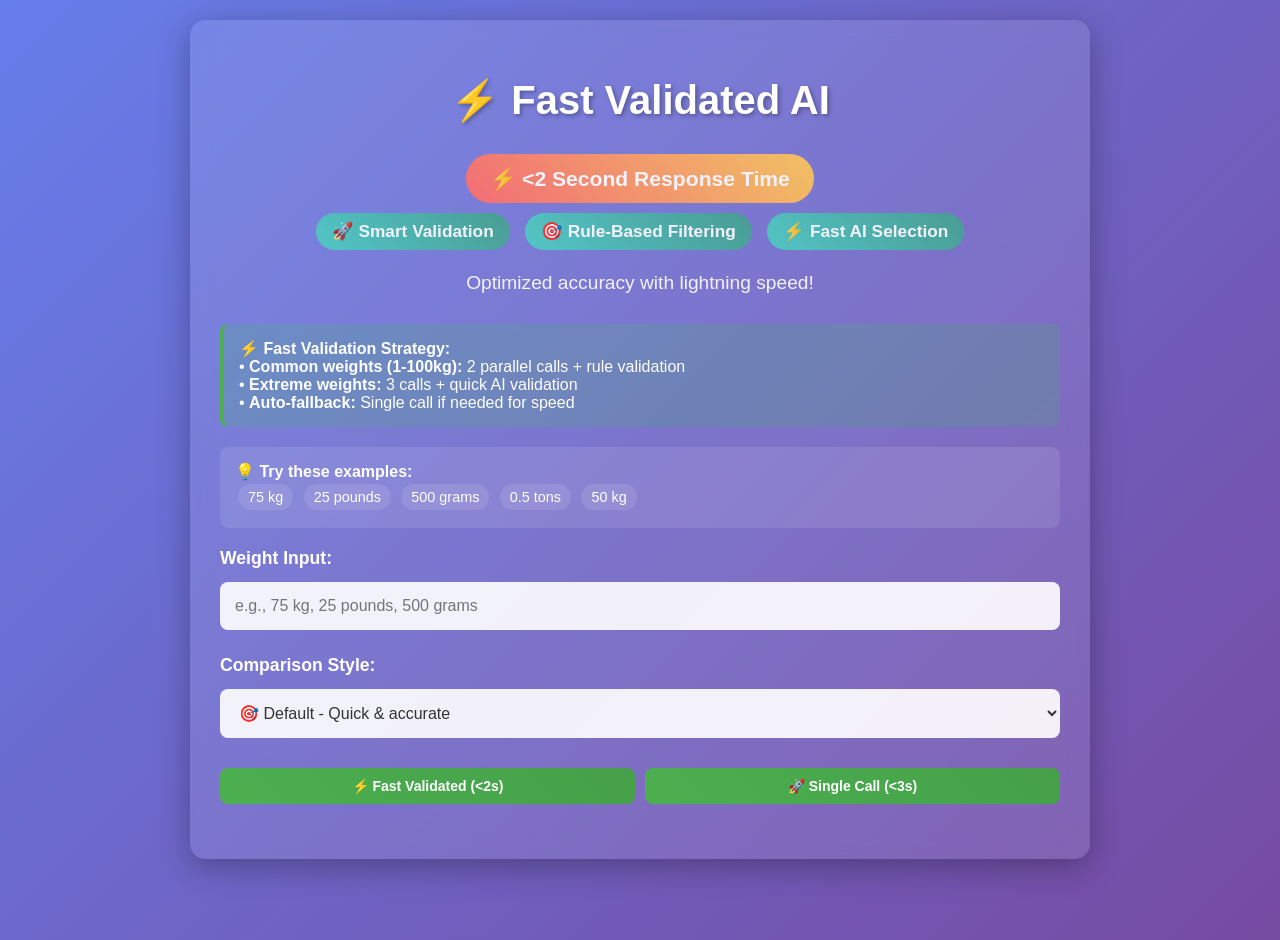
==== frontend/index.html @ 805a3b3f "" ====
<!DOCTYPE html>
<html>
<head>
    <title>SizeComparator Fast Validated AI</title>
    <meta charset="UTF-8">
    <meta name="viewport" content="width=device-width, initial-scale=1.0">
    <link rel="stylesheet" href="css/base.css">
    <link rel="stylesheet" href="css/components.css">
</head>
<body>
    <div class="container">
        <h1>⚡ Fast Validated AI</h1>
        <div class="subtitle">
            <div class="speed-badge">⚡ &lt;2 Second Response Time</div>
            <br>
            <span class="method-badge">🚀 Smart Validation</span>
            <span class="method-badge">🎯 Rule-Based Filtering</span>
            <span class="method-badge">⚡ Fast AI Selection</span>
            <br><br>
            Optimized accuracy with lightning speed!
        </div>
        
        <div class="fast-indicator">
            <strong>⚡ Fast Validation Strategy:</strong><br>
            • <strong>Common weights (1-100kg):</strong> 2 parallel calls + rule validation<br>
            • <strong>Extreme weights:</strong> 3 calls + quick AI validation<br>
            • <strong>Auto-fallback:</strong> Single call if needed for speed
        </div>
        
        <div class="examples">
            <strong>💡 Try these examples:</strong><br>
            <span class="example-item" onclick="setWeight('75 kg')">75 kg</span>
            <span class="example-item" onclick="setWeight('25 pounds')">25 pounds</span>
            <span class="example-item" onclick="setWeight('500 grams')">500 grams</span>
            <span class="example-item" onclick="setWeight('0.5 tons')">0.5 tons</span>
            <span class="example-item" onclick="setWeight('50 kg')">50 kg</span>
        </div>
        
        <div class="input-group">
            <label for="weight">Weight Input:</label>
            <input type="text" id="weight" placeholder="e.g., 75 kg, 25 pounds, 500 grams" />
        </div>
        
        <div class="input-group">
            <label for="style">Comparison Style:</label>
            <select id="style">
                <option value="default">🎯 Default - Quick & accurate</option>
                <option value="creative">🎨 Creative - More detailed</option>
                <option value="technical">⚗️ Technical - Precise</option>
            </select>
        </div>
        
        <div class="comparison-buttons">
            <button onclick="compareWeight('fast')" id="fastBtn">⚡ Fast Validated (&lt;2s)</button>
            <button onclick="compareWeight('single')" id="singleBtn">🚀 Single Call (&lt;3s)</button>
        </div>
        
        <div id="result"></div>
    </div>

    <script src="js/api-client.js"></script>
    <script src="js/app.js"></script>
</body>
</html>
---- frontend/css/base.css ----
/* Base Styles - Core layout, typography, and design system */

body { 
    font-family: 'Segoe UI', Tahoma, Geneva, Verdana, sans-serif; 
    max-width: 900px; 
    margin: 0 auto; 
    padding: 20px;
    background: linear-gradient(135deg, #667eea 0%, #764ba2 100%);
    color: white;
    min-height: 100vh;
}

.container {
    background: rgba(255,255,255,0.1);
    padding: 30px;
    border-radius: 15px;
    backdrop-filter: blur(10px);
    box-shadow: 0 8px 32px rgba(0,0,0,0.3);
}

h1 { 
    text-align: center; 
    color: white;
    margin-bottom: 20px;
    font-size: 2.5em;
    text-shadow: 2px 2px 4px rgba(0,0,0,0.3);
}

.subtitle {
    text-align: center;
    font-size: 1.2em;
    margin-bottom: 30px;
    opacity: 0.9;
}

/* Badge Styles */
.speed-badge {
    display: inline-block;
    background: linear-gradient(45deg, #ff6b6b, #feca57);
    padding: 12px 24px;
    border-radius: 30px;
    font-weight: bold;
    margin: 10px;
    font-size: 1.1em;
    text-shadow: none;
    color: white;
    animation: pulse 2s infinite;
}

.method-badge {
    display: inline-block;
    background: linear-gradient(45deg, #4ecdc4, #44a08d);
    padding: 8px 16px;
    border-radius: 20px;
    font-weight: bold;
    margin: 0 5px;
    font-size: 0.9em;
    text-shadow: none;
    color: white;
}

/* Animations */
@keyframes pulse {
    0% { transform: scale(1); }
    50% { transform: scale(1.05); }
    100% { transform: scale(1); }
}

/* Information Sections */
.fast-indicator {
    background: rgba(0,255,0,0.1);
    padding: 15px;
    border-radius: 8px;
    margin: 20px 0;
    border-left: 4px solid #4CAF50;
}

.examples {
    background: rgba(255,255,255,0.1);
    padding: 15px;
    border-radius: 8px;
    margin: 20px 0;
}

.meta {
    font-size: 0.9em;
    opacity: 0.8;
    margin-top: 15px;
    padding-top: 15px;
    border-top: 1px solid rgba(255,255,255,0.2);
}
---- frontend/css/components.css ----
/* Component Styles - Forms, buttons, results, and interactive elements */

/* Form Components */
.input-group {
    margin: 20px 0;
}

label {
    display: block;
    margin-bottom: 8px;
    font-weight: bold;
    font-size: 1.1em;
}

input, select, button {
    width: 100%;
    padding: 15px;
    margin: 5px 0;
    border: none;
    border-radius: 8px;
    font-size: 16px;
    box-sizing: border-box;
}

input, select {
    background: rgba(255,255,255,0.9);
    color: #333;
}

/* Button Components */
button {
    background: linear-gradient(45deg, #4CAF50, #45a049);
    color: white;
    cursor: pointer;
    font-weight: bold;
    transition: all 0.3s;
    border: none;
    font-size: 18px;
}

button:hover {
    transform: translateY(-2px);
    box-shadow: 0 6px 20px rgba(0,0,0,0.3);
}

button:disabled {
    background: #cccccc;
    cursor: not-allowed;
    transform: none;
}

.comparison-buttons {
    display: grid;
    grid-template-columns: 1fr 1fr;
    gap: 10px;
    margin: 20px 0;
}

.comparison-buttons button {
    padding: 10px;
    font-size: 14px;
}

/* Interactive Examples */
.example-item {
    display: inline-block;
    background: rgba(255,255,255,0.1);
    padding: 5px 10px;
    margin: 3px;
    border-radius: 15px;
    cursor: pointer;
    transition: background 0.3s;
    font-size: 0.9em;
}

.example-item:hover {
    background: rgba(255,255,255,0.3);
}

/* Result Display Components */
#result {
    margin-top: 20px;
    padding: 20px;
    background: rgba(255,255,255,0.2);
    border-radius: 10px;
    min-height: 50px;
    display: none;
    border-left: 5px solid #4CAF50;
}

/* Result State Styles */
.loading {
    text-align: center;
    color: #ffd700;
    animation: pulse 2s infinite;
}

.error {
    color: #ff6b6b;
    background: rgba(255,0,0,0.1);
    border-left-color: #ff6b6b;
}

.success {
    color: #51cf66;
}

/* Responsive Design */
@media (max-width: 768px) {
    .comparison-buttons {
        grid-template-columns: 1fr;
    }
    
    .subtitle {
        font-size: 1em;
    }
    
    h1 {
        font-size: 2em;
    }
    
    .container {
        padding: 20px;
    }
    
    body {
        padding: 10px;
    }
}
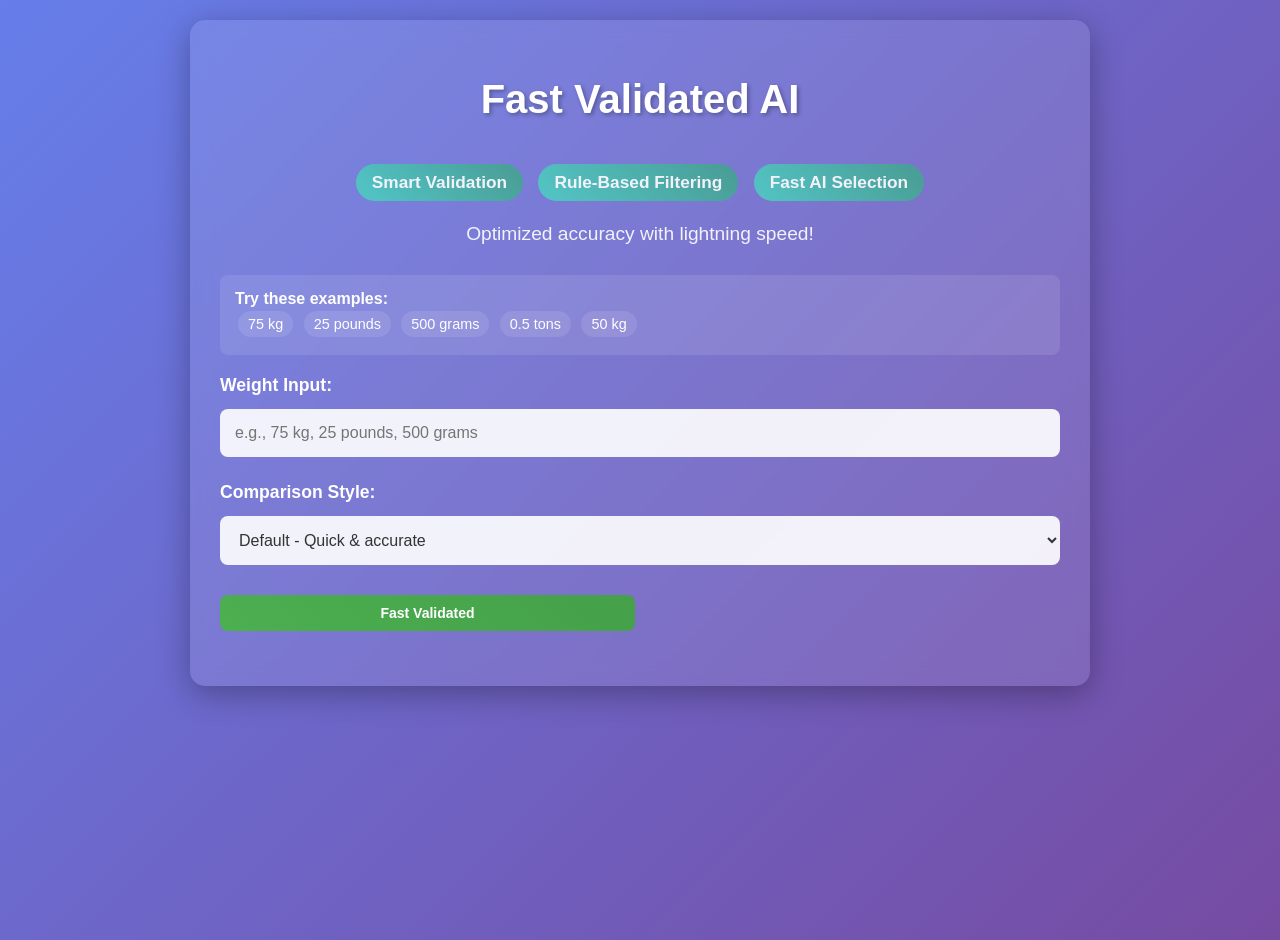
==== commit 16f913d9: "" ====
--- a/frontend/index.html
+++ b/frontend/index.html
@@ -9,26 +9,19 @@
 </head>
 <body>
     <div class="container">
-        <h1>⚡ Fast Validated AI</h1>
+        <h1>Fast Validated AI</h1>
         <div class="subtitle">
-            <div class="speed-badge">⚡ &lt;2 Second Response Time</div>
             <br>
-            <span class="method-badge">🚀 Smart Validation</span>
-            <span class="method-badge">🎯 Rule-Based Filtering</span>
-            <span class="method-badge">⚡ Fast AI Selection</span>
+            <span class="method-badge">Smart Validation</span>
+            <span class="method-badge">Rule-Based Filtering</span>
+            <span class="method-badge">Fast AI Selection</span>
             <br><br>
             Optimized accuracy with lightning speed!
         </div>
         
-        <div class="fast-indicator">
-            <strong>⚡ Fast Validation Strategy:</strong><br>
-            • <strong>Common weights (1-100kg):</strong> 2 parallel calls + rule validation<br>
-            • <strong>Extreme weights:</strong> 3 calls + quick AI validation<br>
-            • <strong>Auto-fallback:</strong> Single call if needed for speed
-        </div>
         
         <div class="examples">
-            <strong>💡 Try these examples:</strong><br>
+            <strong>Try these examples:</strong><br>
             <span class="example-item" onclick="setWeight('75 kg')">75 kg</span>
             <span class="example-item" onclick="setWeight('25 pounds')">25 pounds</span>
             <span class="example-item" onclick="setWeight('500 grams')">500 grams</span>
@@ -44,21 +37,20 @@
         <div class="input-group">
             <label for="style">Comparison Style:</label>
             <select id="style">
-                <option value="default">🎯 Default - Quick & accurate</option>
-                <option value="creative">🎨 Creative - More detailed</option>
-                <option value="technical">⚗️ Technical - Precise</option>
+                <option value="default">Default - Quick & accurate</option>
+                <option value="creative">Creative - More detailed</option>
+                <option value="technical">Technical - Precise</option>
             </select>
         </div>
         
         <div class="comparison-buttons">
-            <button onclick="compareWeight('fast')" id="fastBtn">⚡ Fast Validated (&lt;2s)</button>
-            <button onclick="compareWeight('single')" id="singleBtn">🚀 Single Call (&lt;3s)</button>
+            <button onclick="compareWeight('fast')" id="fastBtn">Fast Validated</button>
         </div>
         
         <div id="result"></div>
     </div>
 
-    <script src="js/api-client.js"></script>
-    <script src="js/app.js"></script>
+    <script src="js/api-client.js?v=3"></script>
+    <script src="js/app.js?v=3"></script>
 </body>
 </html>
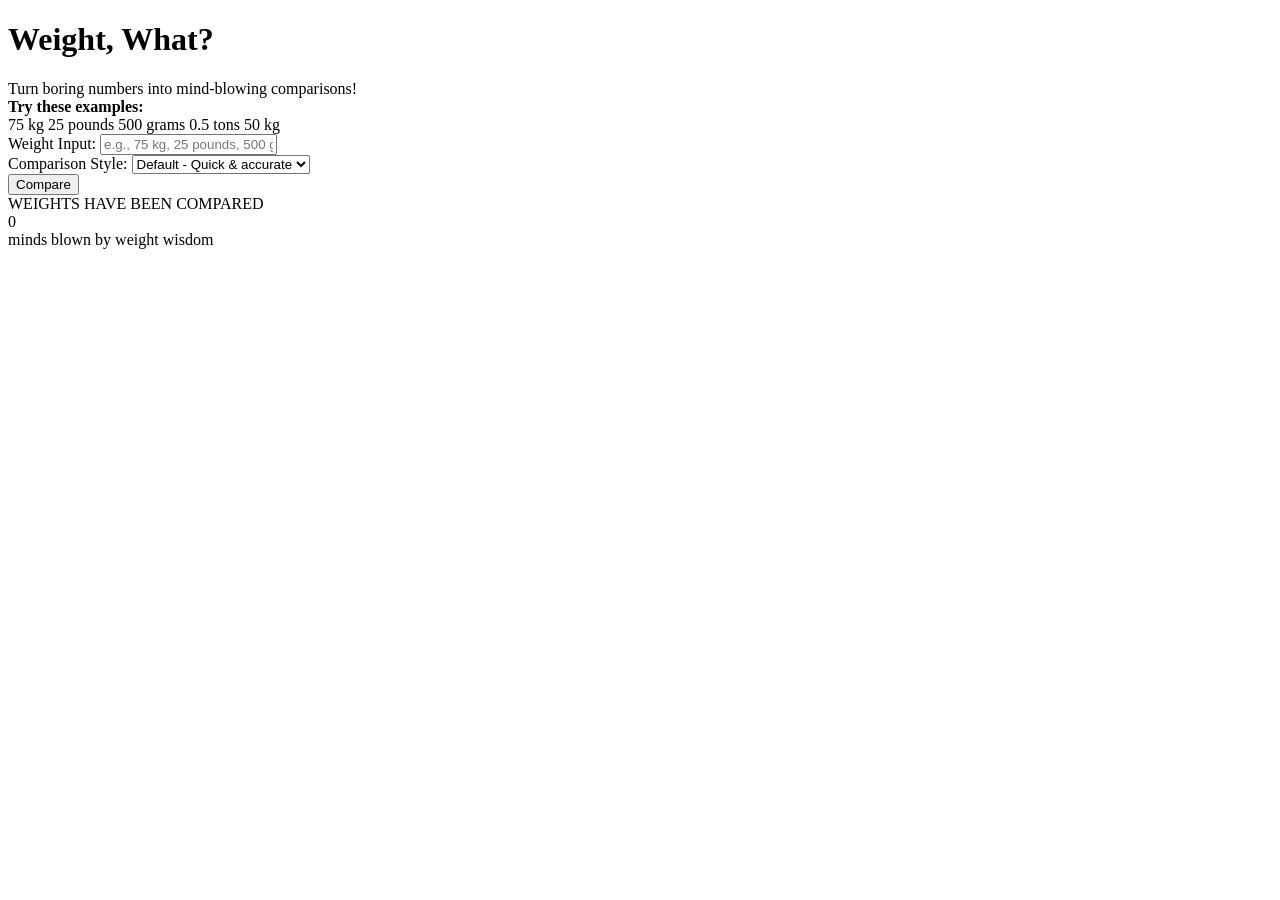
==== commit bee24b71: "" ====
--- a/frontend/index.html
+++ b/frontend/index.html
@@ -1,24 +1,15 @@
 <!DOCTYPE html>
 <html>
 <head>
-    <title>SizeComparator Fast Validated AI</title>
+    <title>Weight, What?</title>
     <meta charset="UTF-8">
     <meta name="viewport" content="width=device-width, initial-scale=1.0">
-    <link rel="stylesheet" href="css/base.css">
-    <link rel="stylesheet" href="css/components.css">
+    <link rel="stylesheet" href="/css/main.css?v=6">
 </head>
 <body>
     <div class="container">
-        <h1>Fast Validated AI</h1>
-        <div class="subtitle">
-            <br>
-            <span class="method-badge">Smart Validation</span>
-            <span class="method-badge">Rule-Based Filtering</span>
-            <span class="method-badge">Fast AI Selection</span>
-            <br><br>
-            Optimized accuracy with lightning speed!
-        </div>
-        
+        <h1>Weight, What?</h1>
+        <div class="subtitle">Turn boring numbers into mind-blowing comparisons!</div>
         
         <div class="examples">
             <strong>Try these examples:</strong><br>
@@ -44,13 +35,21 @@
         </div>
         
         <div class="comparison-buttons">
-            <button onclick="compareWeight('fast')" id="fastBtn">Fast Validated</button>
+            <button onclick="compareWeight('fast')" id="fastBtn">Compare</button>
         </div>
         
         <div id="result"></div>
+        
+        <div class="counter-section">
+            <div class="counter-title">WEIGHTS HAVE BEEN COMPARED</div>
+            <div class="counter-display">
+                <span id="counter">0</span>
+            </div>
+            <div class="counter-subtitle">minds blown by weight wisdom</div>
+        </div>
     </div>
 
-    <script src="js/api-client.js?v=3"></script>
-    <script src="js/app.js?v=3"></script>
+    <script src="/js/api-client.js?v=3"></script>
+    <script src="/js/app.js?v=4"></script>
 </body>
 </html>
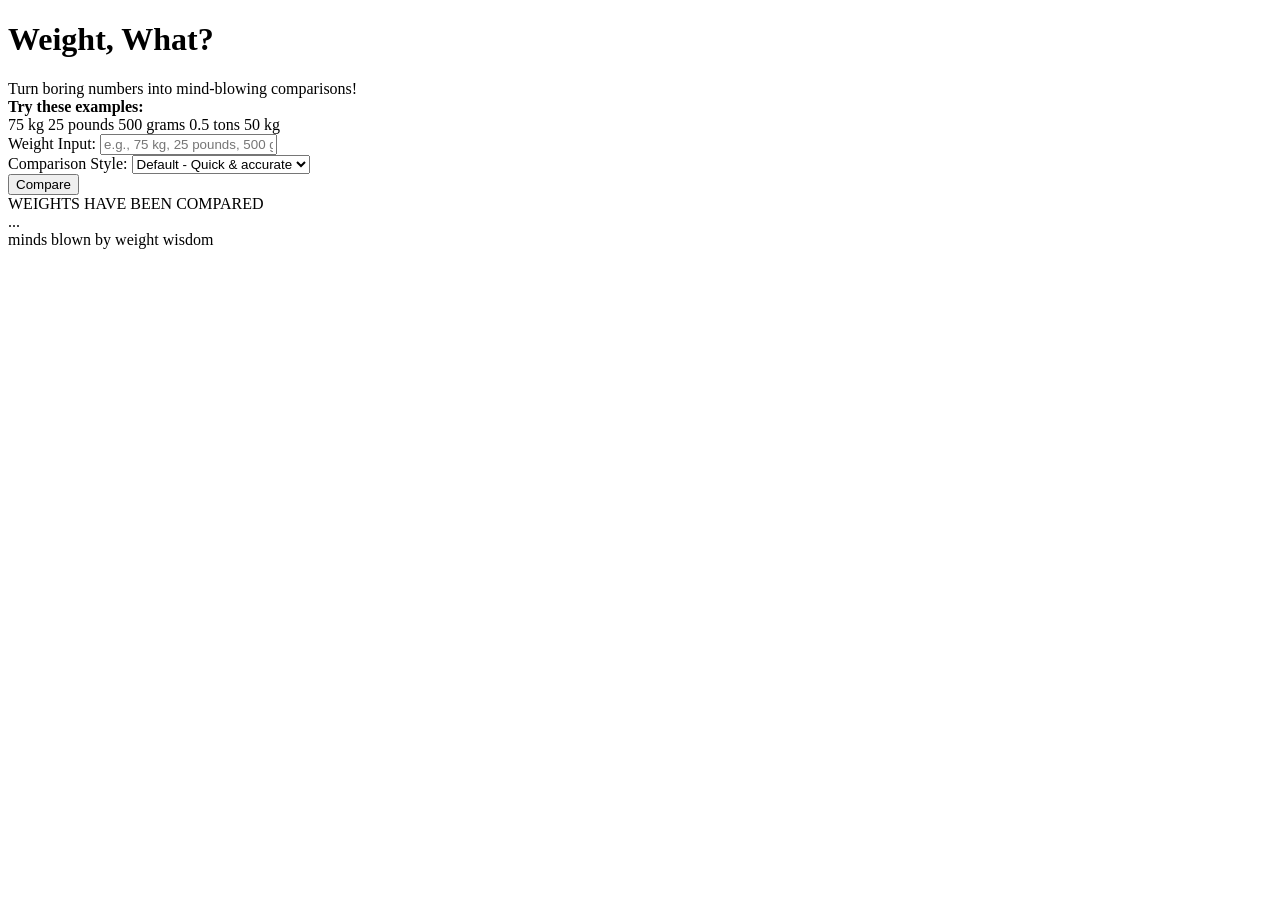
==== commit 8dc47385: "" ====
--- a/frontend/index.html
+++ b/frontend/index.html
@@ -43,7 +43,7 @@
         <div class="counter-section">
             <div class="counter-title">WEIGHTS HAVE BEEN COMPARED</div>
             <div class="counter-display">
-                <span id="counter">0</span>
+                <span id="counter">...</span>
             </div>
             <div class="counter-subtitle">minds blown by weight wisdom</div>
         </div>
